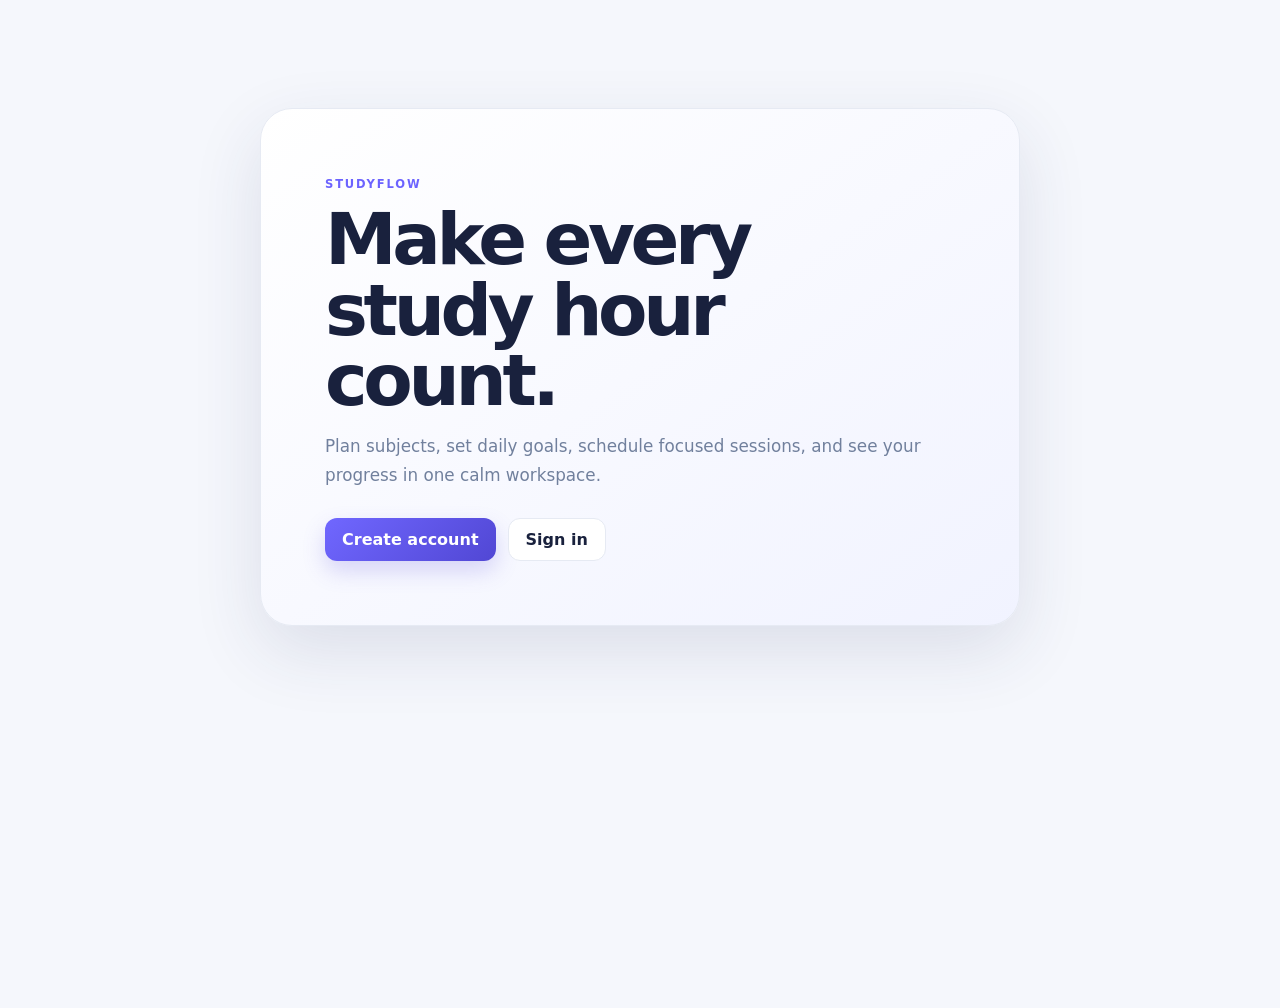
==== frontend/index.html @ 30893f56 "Deploy generated project" ====
<!doctype html>
<html lang="en"><head><meta charset="utf-8"><meta name="viewport" content="width=device-width, initial-scale=1"><title>StudyFlow</title><link rel="stylesheet" href="css/style.css"></head>
<body><main class="landing"><span class="eyebrow">STUDYFLOW</span><h1>Make every study hour count.</h1><p>Plan subjects, set daily goals, schedule focused sessions, and see your progress in one calm workspace.</p><div class="actions"><a class="button primary" href="/register.html">Create account</a><a class="button ghost" href="/login.html">Sign in</a></div></main></body></html>
---- frontend/css/style.css ----
/* Add your CSS styles here */
body {
    font-family: Arial, sans-serif;
}
header {
    background-color: #f8f9fa;
    padding: 10px;
    text-align: center;
}
nav ul {
    list-style: none;
    padding: 0;
}
nav ul li {
    display: inline;
    margin-right: 10px;
}
nav ul li a {
    color: #007bff;
    text-decoration: none;
    font-weight: bold;
}
nav ul li a:hover {
    color: #0056b3;
}
main {
    padding: 20px;
}
footer {
    background-color: #f8f9fa;
    padding: 10px;
    text-align: center;
}

* { box-sizing: border-box; }
:root { --ink: #19213d; --muted: #71809d; --line: #e6eaf3; --purple: #6c63ff; --cyan: #37c8d4; --surface: #fff; }
body { min-height: 100vh; margin: 0; color: var(--ink); background: #f5f7fc; font-family: Inter, ui-sans-serif, system-ui, -apple-system, BlinkMacSystemFont, "Segoe UI", sans-serif; }
a { color: inherit; }
.landing { max-width: 760px; margin: 12vh auto; padding: 64px; border: 1px solid var(--line); border-radius: 32px; background: linear-gradient(145deg, #fff, #f1f3ff); box-shadow: 0 25px 70px rgba(42, 52, 100, .12); }
.landing h1, .page-heading h1 { margin: 12px 0; font-size: clamp(2.2rem, 6vw, 4.5rem); letter-spacing: -.06em; line-height: .98; }
.landing p, .page-heading p { max-width: 620px; color: var(--muted); font-size: 1.05rem; line-height: 1.7; }
.eyebrow { color: var(--purple); font-size: .72rem; font-weight: 800; letter-spacing: .16em; }
.actions { display: flex; gap: 12px; margin-top: 28px; }
.button { display: inline-flex; align-items: center; justify-content: center; border: 0; border-radius: 12px; padding: 11px 17px; font: inherit; font-weight: 700; text-decoration: none; cursor: pointer; }
.button.primary { color: #fff; background: linear-gradient(135deg, #7067ff, #5147d4); box-shadow: 0 10px 22px rgba(94, 82, 220, .22); }
.button.ghost { border: 1px solid var(--line); color: var(--ink); background: #fff; }
.app-shell { max-width: 1180px; margin: 0 auto; padding: 22px 26px 60px; }
.topbar { display: flex; align-items: center; gap: 24px; padding: 14px 0 30px; border-bottom: 1px solid var(--line); }
.brand { margin-right: auto; color: var(--ink); font-size: 1.25rem; font-weight: 850; text-decoration: none; letter-spacing: -.04em; }
nav { display: flex; gap: 18px; } nav a { color: var(--muted); font-size: .9rem; font-weight: 650; text-decoration: none; } nav a.active, nav a:hover { color: var(--purple); }
main { padding-top: 52px; } .page-heading { margin-bottom: 28px; } .page-heading h1 { font-size: clamp(2rem, 4vw, 3.2rem); }
.panel { margin-top: 24px; padding: 26px; border: 1px solid var(--line); border-radius: 22px; background: var(--surface); box-shadow: 0 16px 40px rgba(42, 52, 100, .06); }
.panel-heading { display: flex; align-items: center; justify-content: space-between; gap: 18px; } h2 { margin: 7px 0 0; letter-spacing: -.04em; }
.stats-grid { display: grid; grid-template-columns: repeat(3, 1fr); gap: 16px; } .stat-card { padding: 22px; border-radius: 18px; background: linear-gradient(145deg, #eef0ff, #fff); } .stat-card span, .stat-card small, .item-card span { display: block; color: var(--muted); } .stat-card strong { display: block; margin: 12px 0 4px; font-size: 2rem; }
.progress-list, .card-list { display: grid; gap: 12px; margin-top: 22px; } .progress-row { display: grid; grid-template-columns: minmax(160px, .7fr) 1.3fr; align-items: center; gap: 24px; padding: 14px 0; border-bottom: 1px solid var(--line); } .progress-row span { display: block; margin-top: 4px; color: var(--muted); font-size: .83rem; } .progress-track { height: 9px; overflow: hidden; border-radius: 99px; background: #edf0f8; } .progress-track i { display: block; height: 100%; border-radius: inherit; }
.inline-form, .form-grid { display: grid; grid-template-columns: 1.3fr auto auto; gap: 10px; align-items: center; } .form-grid { grid-template-columns: repeat(2, 1fr); } input, select { width: 100%; border: 1px solid var(--line); border-radius: 10px; padding: 12px 13px; color: var(--ink); background: #fbfcff; font: inherit; } input:focus, select:focus { outline: 3px solid rgba(108, 99, 255, .12); border-color: var(--purple); }
.item-card { display: flex; align-items: center; gap: 12px; min-height: 60px; padding: 14px 16px; border: 1px solid var(--line); border-radius: 14px; background: #fbfcff; } .item-card > div { flex: 1; } .item-card .icon-button { margin-left: auto; } .color-dot { width: 10px; height: 10px; border-radius: 50%; } .icon-button { border: 0; border-radius: 8px; padding: 7px 10px; color: #bd4560; background: #fff0f2; cursor: pointer; } .empty { padding: 24px 0; color: var(--muted); text-align: center; }
@media (max-width: 760px) { .landing { margin: 5vh 16px; padding: 34px 24px; } .app-shell { padding: 14px 16px 40px; } .topbar { align-items: flex-start; flex-wrap: wrap; } nav { order: 3; width: 100%; justify-content: space-between; } .stats-grid, .form-grid, .inline-form { grid-template-columns: 1fr; } .panel-heading { align-items: flex-start; flex-direction: column; } .progress-row { grid-template-columns: 1fr; gap: 10px; } }
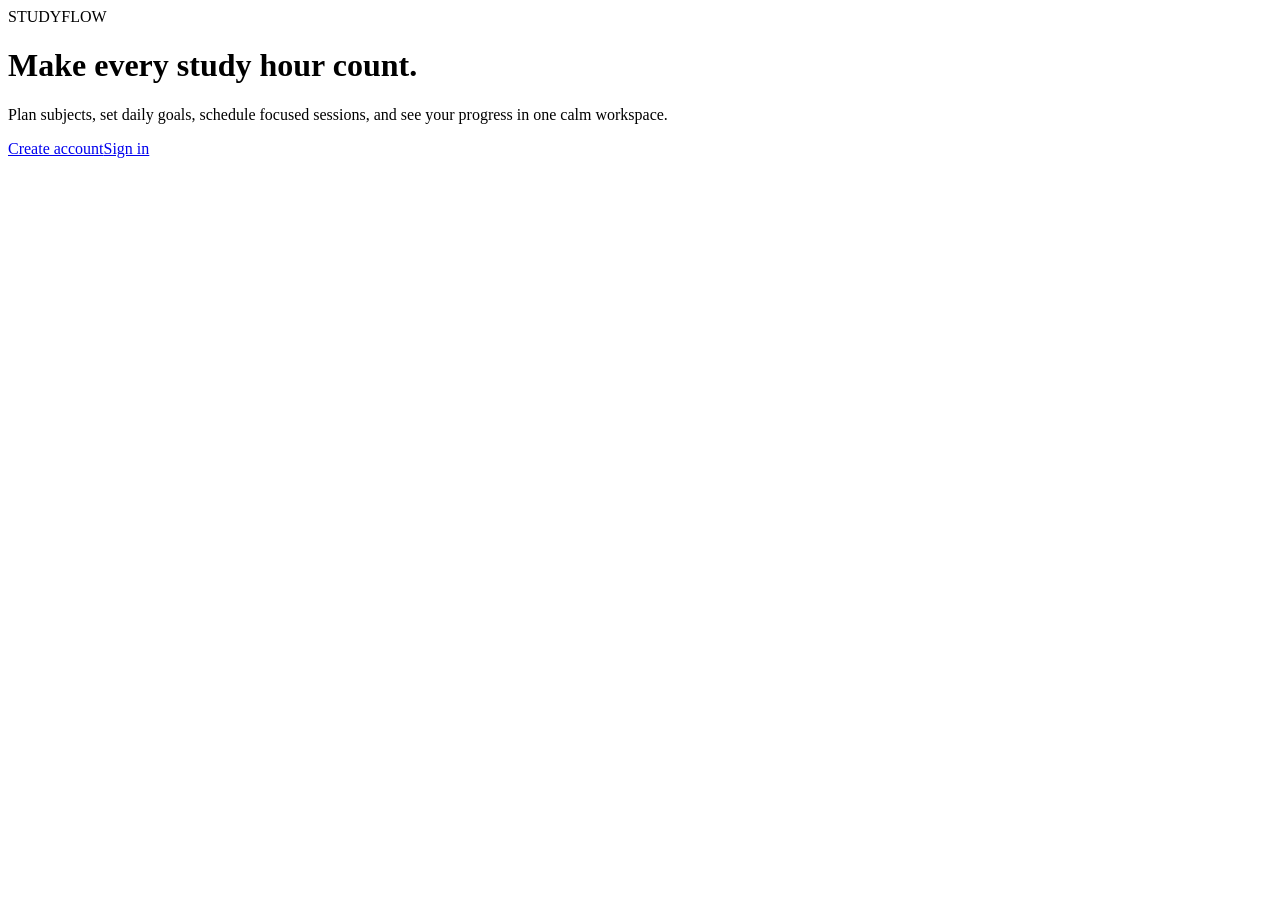
==== commit 5504766b: "Deploy generated project" ====
--- a/frontend/index.html
+++ b/frontend/index.html
@@ -1,3 +1,3 @@
 <!doctype html>
-<html lang="en"><head><meta charset="utf-8"><meta name="viewport" content="width=device-width, initial-scale=1"><title>StudyFlow</title><link rel="stylesheet" href="css/style.css"></head>
+<html lang="en"><head><meta charset="utf-8"><meta name="viewport" content="width=device-width, initial-scale=1"><title>StudyFlow</title><link rel="stylesheet" href="/css/style.css"></head>
 <body><main class="landing"><span class="eyebrow">STUDYFLOW</span><h1>Make every study hour count.</h1><p>Plan subjects, set daily goals, schedule focused sessions, and see your progress in one calm workspace.</p><div class="actions"><a class="button primary" href="/register.html">Create account</a><a class="button ghost" href="/login.html">Sign in</a></div></main></body></html>
